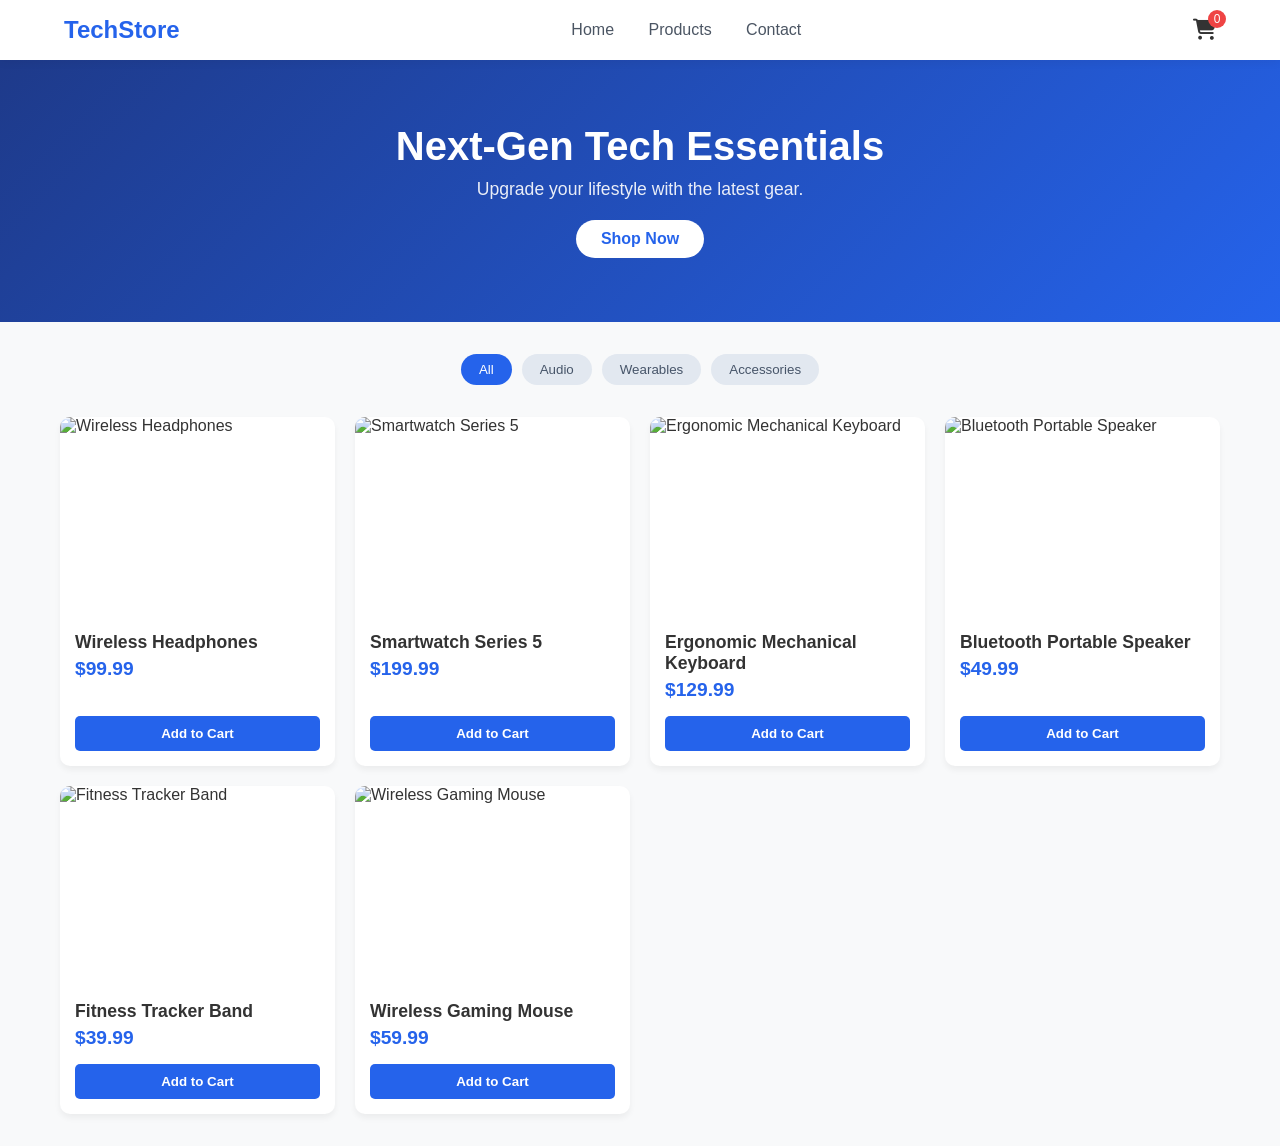
==== index.html @ d6495352 "first_push_mycode" ====
<!DOCTYPE html>
<html lang="en">
<head>
    <meta charset="UTF-8">
    <meta name="viewport" content="width=device-width, initial-scale=1.0">
    <title>Modern Tech Store</title>
    <link rel="stylesheet" href="style.css">
    <!-- Font Awesome for Icons -->
    <link rel="stylesheet" href="https://cdnjs.cloudflare.com/ajax/libs/font-awesome/6.4.0/css/all.min.css">
</head>
<body>

    <!-- Header Navigation -->
    <header>
        <div class="logo">TechStore</div>
        <nav>
            <a href="#">Home</a>
            <a href="#products">Products</a>
            <a href="#contact">Contact</a>
        </nav>
        <div class="cart-icon" id="cart-btn">
            <i class="fas fa-shopping-cart"></i>
            <span id="cart-count">0</span>
        </div>
    </header>

    <!-- Hero Section -->
    <section class="hero">
        <h1>Next-Gen Tech Essentials</h1>
        <p>Upgrade your lifestyle with the latest gear.</p>
        <a href="#products" class="btn">Shop Now</a>
    </section>

    <!-- Main Content -->
    <main class="container">
        <!-- Category Filter -->
        <div class="categories">
            <button class="category-btn active" onclick="filterProducts('all')">All</button>
            <button class="category-btn" onclick="filterProducts('audio')">Audio</button>
            <button class="category-btn" onclick="filterProducts('wearables')">Wearables</button>
            <button class="category-btn" onclick="filterProducts('accessories')">Accessories</button>
        </div>

        <!-- Product Grid -->
        <section id="products" class="product-grid">
            <!-- JS will populate products here -->
        </section>
    </main>

    <!-- Cart Sidebar -->
    <div class="cart-overlay" id="cart-overlay"></div>
    <div class="cart-sidebar" id="cart-sidebar">
        <div class="cart-header">
            <h2>Your Cart</h2>
            <button id="close-cart">&times;</button>
        </div>
        <div class="cart-items" id="cart-items">
            <!-- Dynamic Cart Items -->
        </div>
        <div class="cart-footer">
            <div class="total-price">
                <span>Total:</span>
                <span id="cart-total">$0.00</span>
            </div>
            <button class="checkout-btn" onclick="checkout()">Checkout</button>
        </div>
    </div>

    <script src="script.js"></script>
</body>
</html>
---- style.css ----
/* Reset and Base Styles */
* {
    margin: 0;
    padding: 0;
    box-sizing: border-box;
    font-family: 'Segoe UI', Tahoma, Geneva, Verdana, sans-serif;
}

body {
    background-color: #f8f9fa;
    color: #333;
}

/* Header Navbar */
header {
    display: flex;
    justify-content: space-between;
    align-items: center;
    padding: 1rem 5%;
    background-color: #ffffff;
    box-shadow: 0 2px 10px rgba(0,0,0,0.05);
    position: sticky;
    top: 0;
    z-index: 100;
}

.logo {
    font-size: 1.5rem;
    font-weight: bold;
    color: #2563eb;
}

nav a {
    margin: 0 15px;
    text-decoration: none;
    color: #4b5563;
    font-weight: 500;
    transition: color 0.3s;
}

nav a:hover {
    color: #2563eb;
}

.cart-icon {
    position: relative;
    font-size: 1.3rem;
    cursor: pointer;
    color: #333;
}

#cart-count {
    position: absolute;
    top: -8px;
    right: -10px;
    background-color: #ef4444;
    color: white;
    font-size: 0.75rem;
    width: 18px;
    height: 18px;
    border-radius: 50%;
    display: flex;
    align-items: center;
    justify-content: center;
}

/* Hero Section */
.hero {
    background: linear-gradient(135deg, #1e3a8a, #2563eb);
    color: white;
    text-align: center;
    padding: 4rem 1rem;
}

.hero h1 {
    font-size: 2.5rem;
    margin-bottom: 10px;
}

.hero p {
    font-size: 1.1rem;
    margin-bottom: 20px;
    opacity: 0.9;
}

.btn {
    display: inline-block;
    background: white;
    color: #2563eb;
    padding: 10px 25px;
    border-radius: 25px;
    text-decoration: none;
    font-weight: bold;
    transition: background 0.3s;
}

.btn:hover {
    background: #f1f5f9;
}

/* Container & Filter */
.container {
    max-width: 1200px;
    margin: 2rem auto;
    padding: 0 20px;
}

.categories {
    display: flex;
    justify-content: center;
    gap: 10px;
    margin-bottom: 2rem;
}

.category-btn {
    border: none;
    padding: 8px 18px;
    border-radius: 20px;
    background: #e2e8f0;
    color: #475569;
    cursor: pointer;
    font-weight: 500;
    transition: all 0.3s;
}

.category-btn.active, .category-btn:hover {
    background: #2563eb;
    color: white;
}

/* Product Grid */
.product-grid {
    display: grid;
    grid-template-columns: repeat(auto-fill, minmax(250px, 1fr));
    gap: 20px;
}

.product-card {
    background: white;
    border-radius: 10px;
    overflow: hidden;
    box-shadow: 0 4px 6px rgba(0,0,0,0.05);
    transition: transform 0.3s, box-shadow 0.3s;
    display: flex;
    flex-direction: column;
}

.product-card:hover {
    transform: translateY(-5px);
    box-shadow: 0 10px 15px rgba(0,0,0,0.1);
}

.product-card img {
    width: 100%;
    height: 200px;
    object-fit: cover;
}

.product-info {
    padding: 15px;
    display: flex;
    flex-direction: column;
    flex-grow: 1;
}

.product-title {
    font-size: 1.1rem;
    margin-bottom: 5px;
}

.product-price {
    color: #2563eb;
    font-weight: bold;
    font-size: 1.2rem;
    margin-bottom: 15px;
}

.add-to-cart-btn {
    margin-top: auto;
    width: 100%;
    padding: 10px;
    background-color: #2563eb;
    color: white;
    border: none;
    border-radius: 5px;
    cursor: pointer;
    font-weight: 600;
    transition: background 0.2s;
}

.add-to-cart-btn:hover {
    background-color: #1d4ed8;
}

/* Cart Sidebar Drawer */
.cart-overlay {
    position: fixed;
    top: 0;
    left: 0;
    width: 100%;
    height: 100%;
    background: rgba(0,0,0,0.5);
    display: none;
    z-index: 150;
}

.cart-sidebar {
    position: fixed;
    top: 0;
    right: -400px;
    width: 350px;
    height: 100%;
    background: white;
    z-index: 200;
    box-shadow: -2px 0 10px rgba(0,0,0,0.1);
    transition: right 0.3s ease;
    display: flex;
    flex-direction: column;
}

.cart-sidebar.open {
    right: 0;
}

.cart-overlay.open {
    display: block;
}

.cart-header {
    padding: 20px;
    background: #f8f9fa;
    display: flex;
    justify-content: space-between;
    align-items: center;
    border-bottom: 1px solid #e5e7eb;
}

#close-cart {
    background: none;
    border: none;
    font-size: 1.5rem;
    cursor: pointer;
}

.cart-items {
    padding: 20px;
    flex-grow: 1;
    overflow-y: auto;
}

.cart-item {
    display: flex;
    justify-content: space-between;
    align-items: center;
    margin-bottom: 15px;
    border-bottom: 1px solid #f1f5f9;
    padding-bottom: 10px;
}

.cart-item-details h4 {
    font-size: 0.95rem;
}

.cart-item-details p {
    color: #6b7280;
    font-size: 0.85rem;
}

.remove-btn {
    color: #ef4444;
    cursor: pointer;
    background: none;
    border: none;
    font-size: 0.9rem;
}

.cart-footer {
    padding: 20px;
    border-top: 1px solid #e5e7eb;
    background: #f8f9fa;
}

.total-price {
    display: flex;
    justify-content: space-between;
    font-size: 1.2rem;
    font-weight: bold;
    margin-bottom: 15px;
}

.checkout-btn {
    width: 100%;
    padding: 12px;
    background: #10b981;
    color: white;
    border: none;
    border-radius: 5px;
    font-size: 1rem;
    font-weight: bold;
    cursor: pointer;
}

.checkout-btn:hover {
    background: #059669;
}
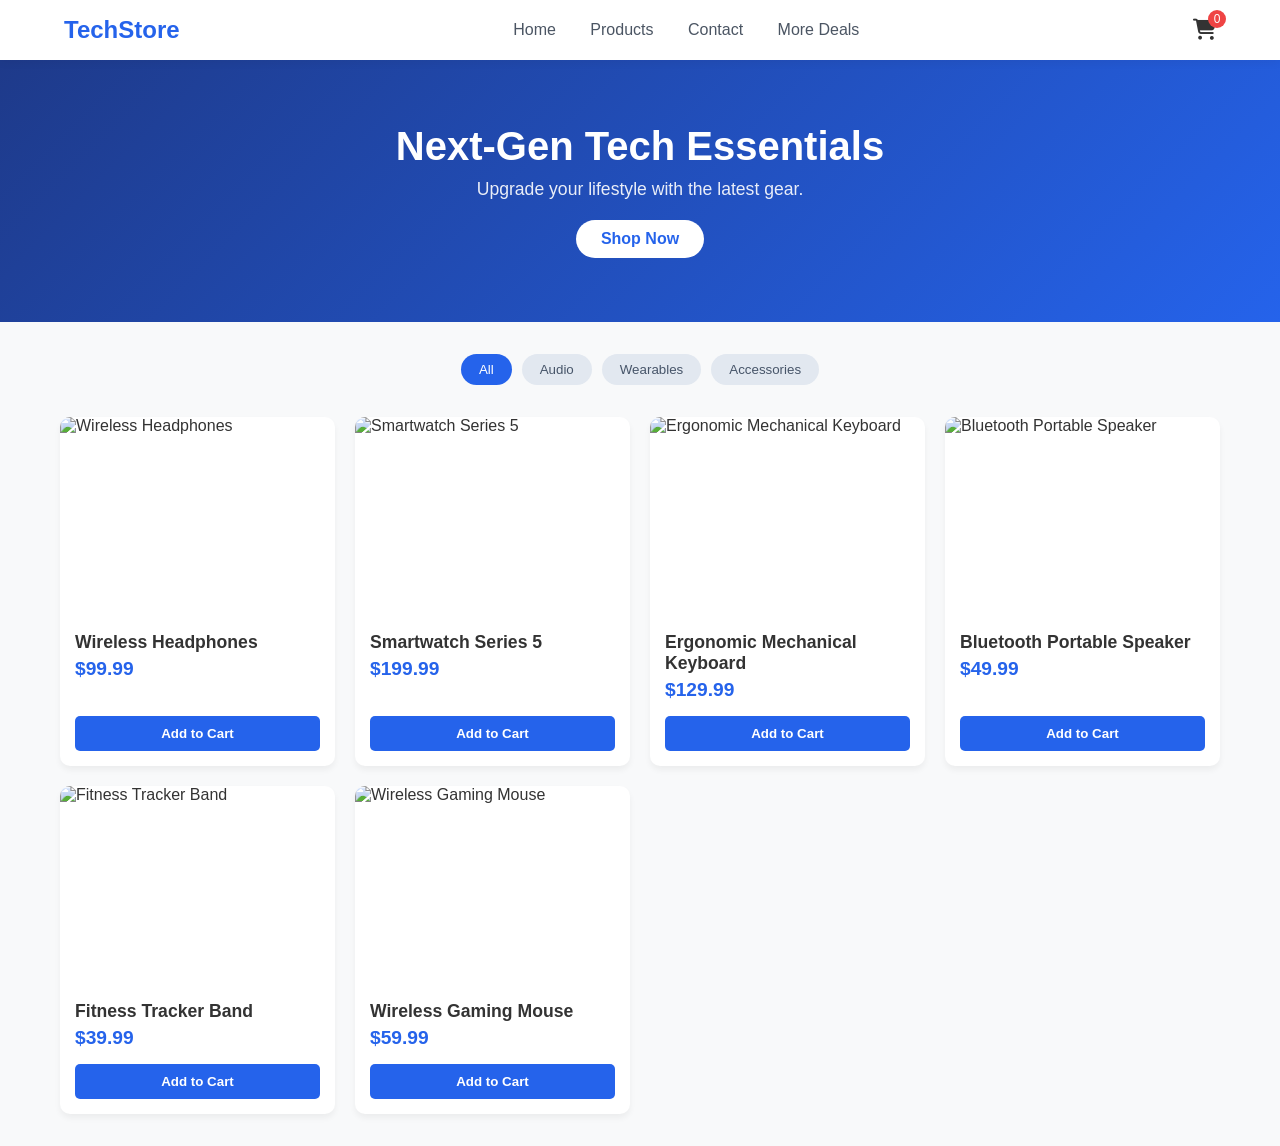
==== commit c8a97fa2: "file1.html I pushed" ====
--- a/index.html
+++ b/index.html
@@ -17,6 +17,7 @@
             <a href="#">Home</a>
             <a href="#products">Products</a>
             <a href="#contact">Contact</a>
+            <a href="File1.html">More Deals</a>
         </nav>
         <div class="cart-icon" id="cart-btn">
             <i class="fas fa-shopping-cart"></i>
